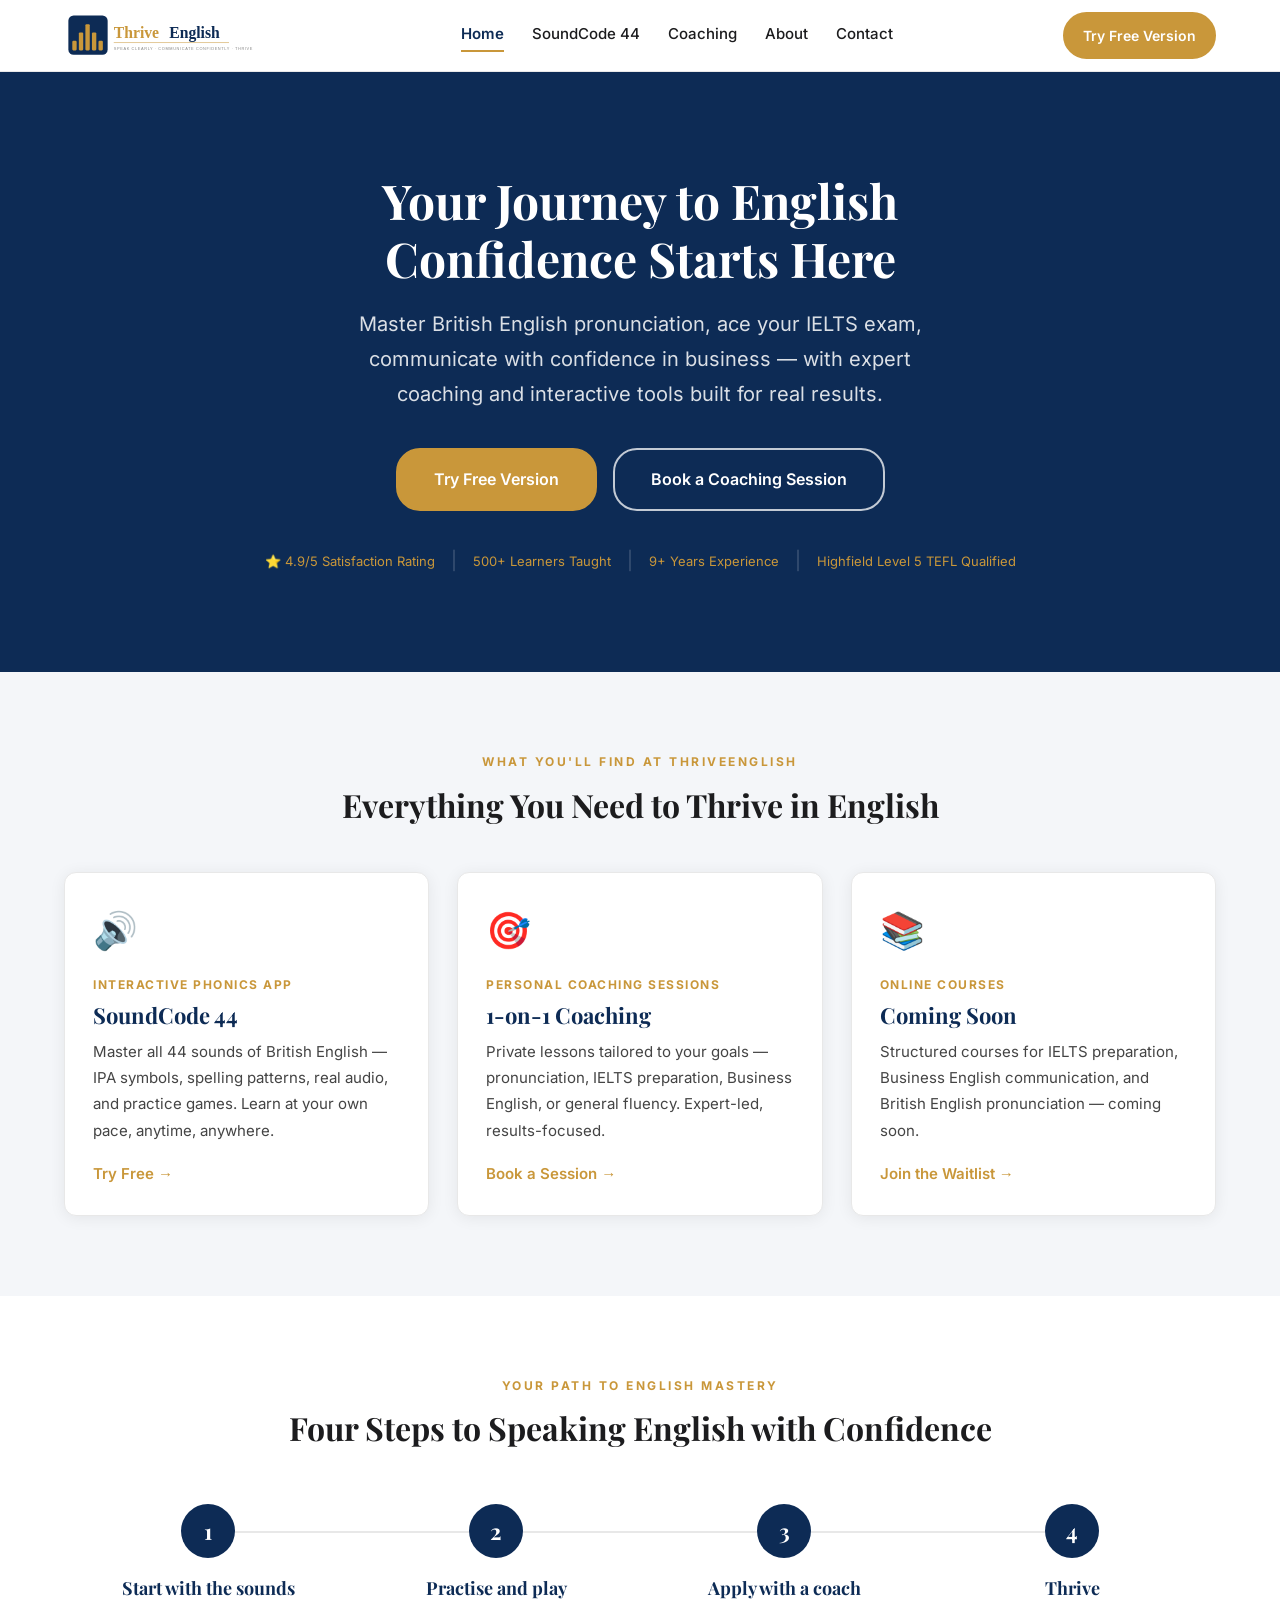
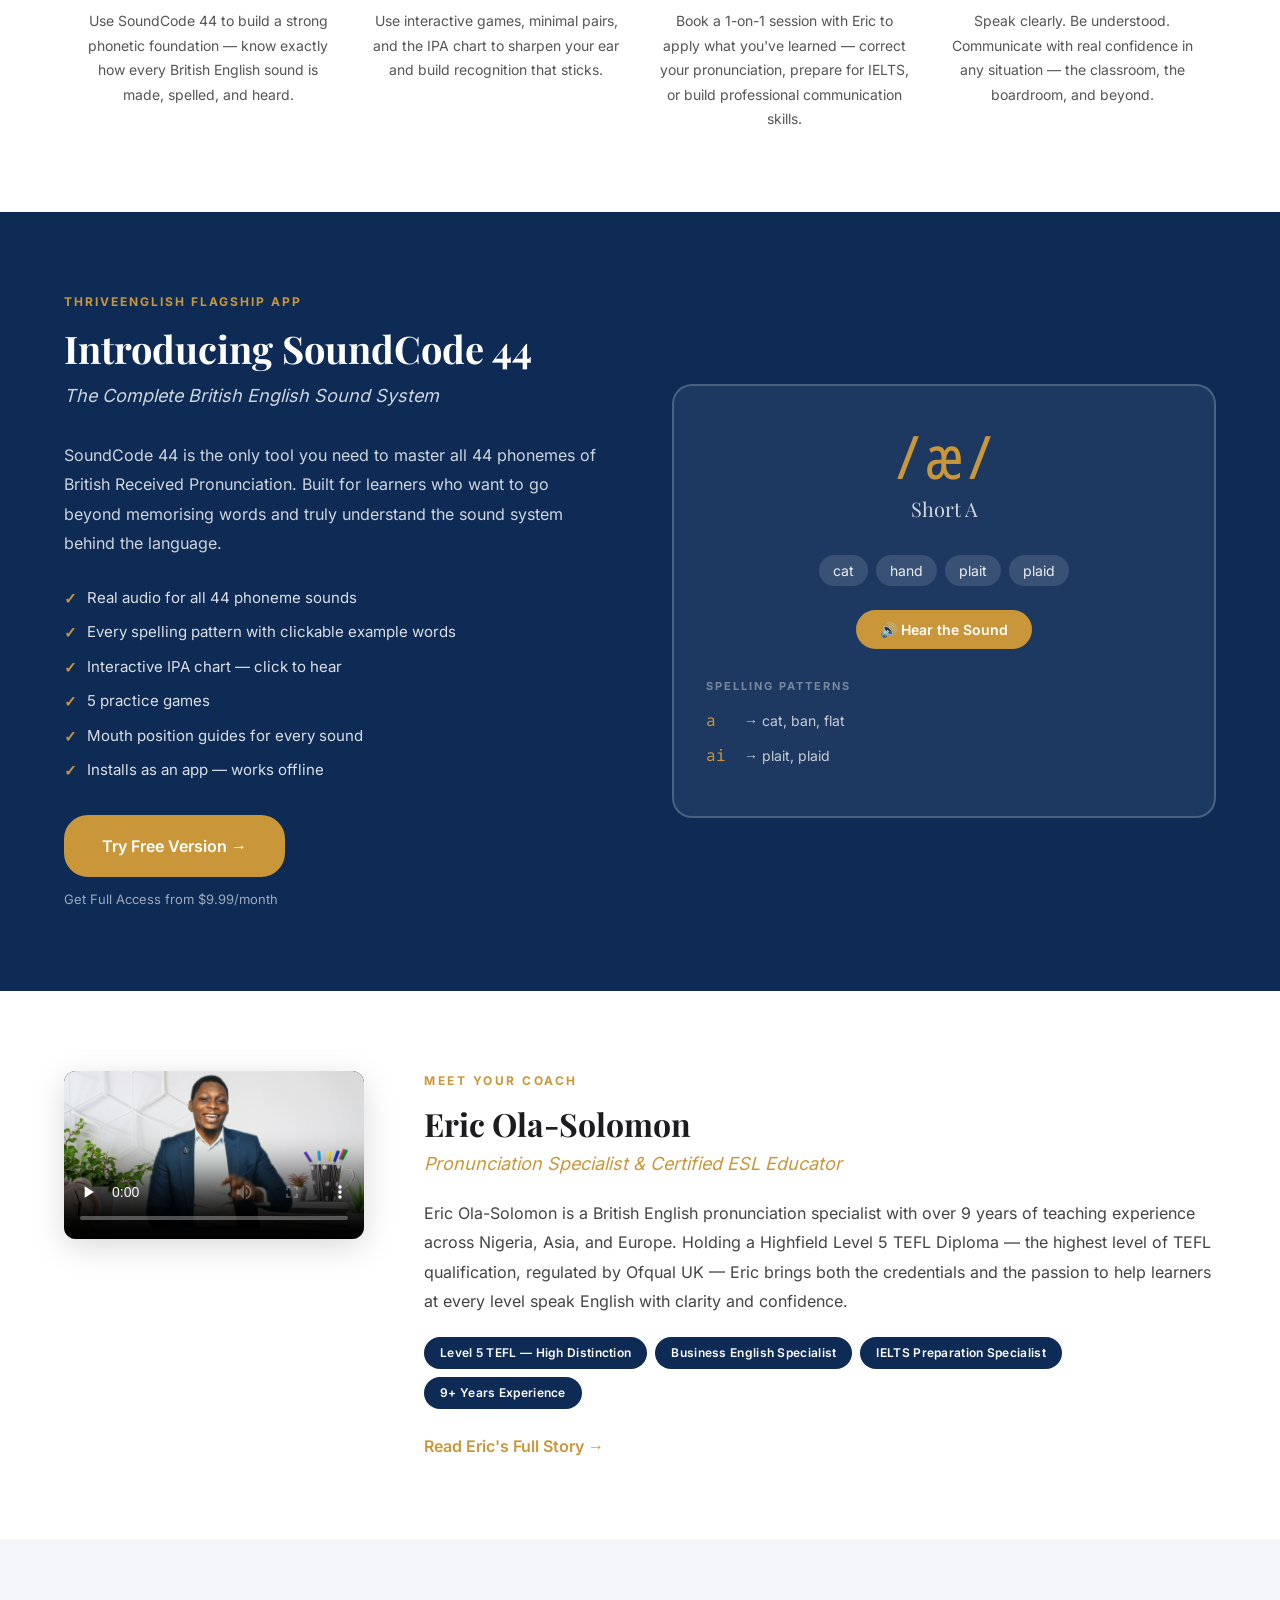
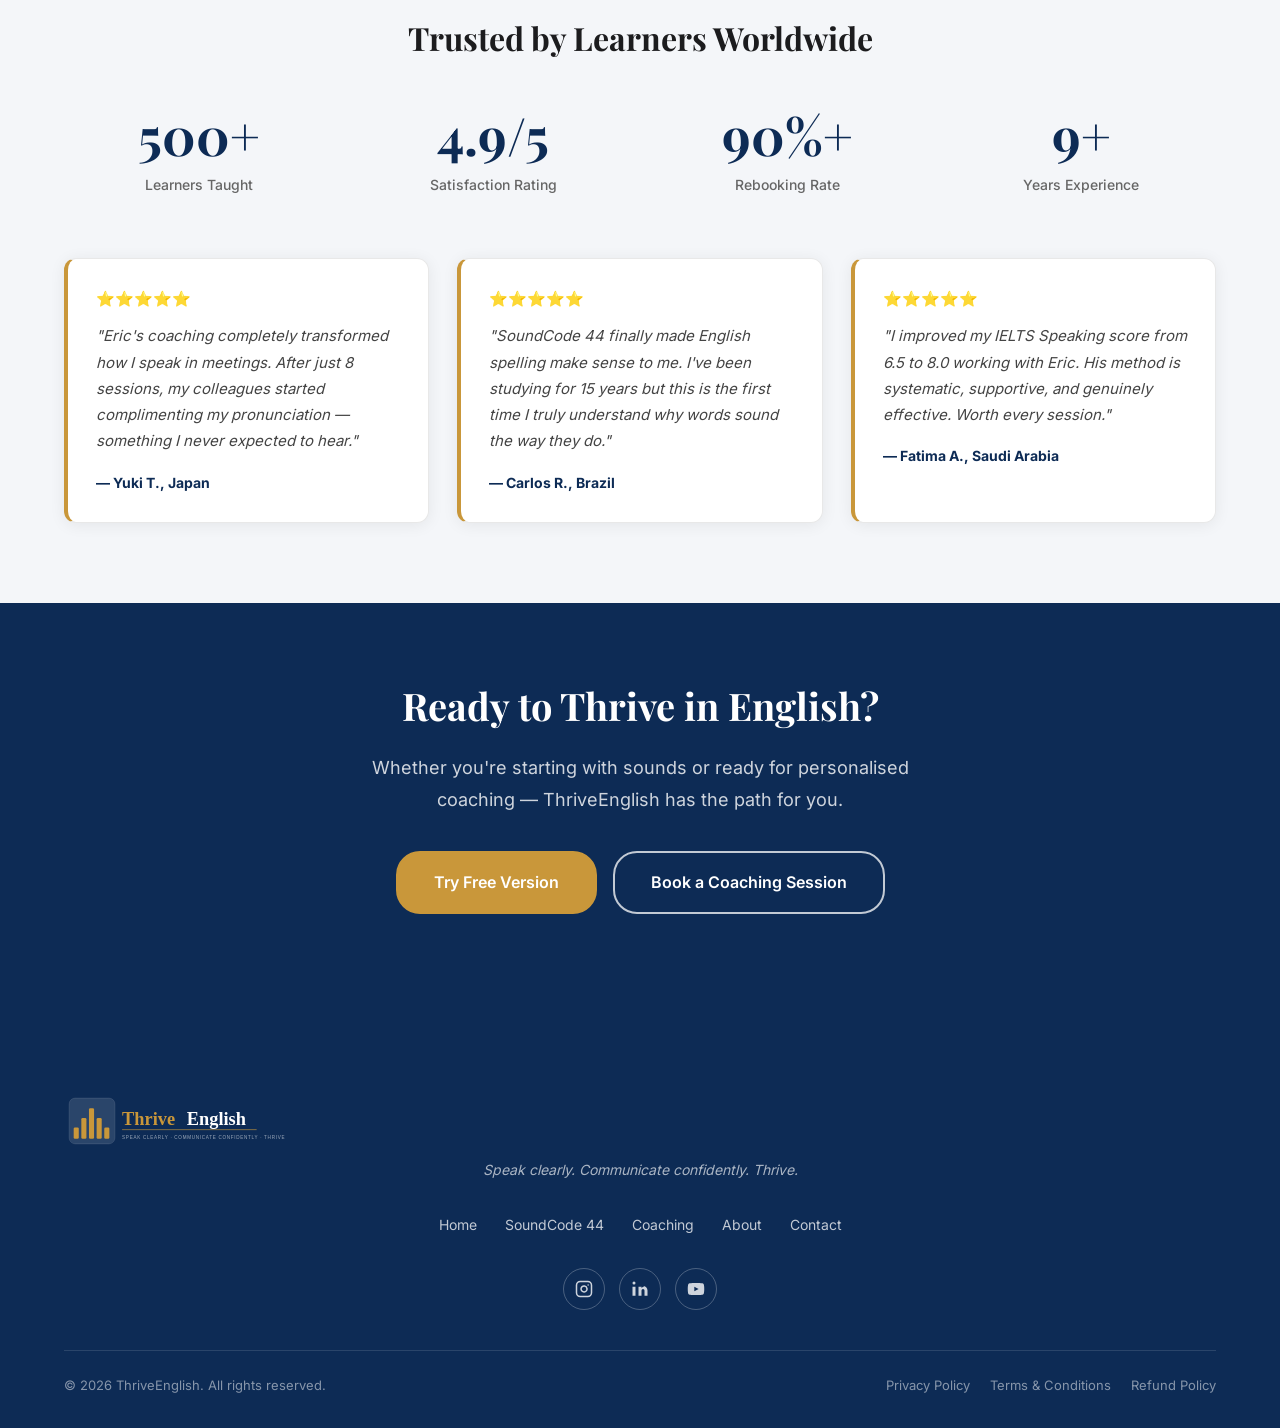
==== index.html @ 5246622d "Fix home buttons text, geo note, swipe back for plan picker modals" ====
<!DOCTYPE html>
<html lang="en">
<head>
  <meta charset="UTF-8">
  <meta name="viewport" content="width=device-width, initial-scale=1.0">
  <title>ThriveEnglish &mdash; Speak Clearly. Communicate Confidently. Thrive.</title>
  <meta name="description" content="ThriveEnglish &mdash; Master British English pronunciation, prepare for IELTS, and communicate confidently with expert coaching and SoundCode 44, the complete interactive phonics app.">
  <meta name="keywords" content="British English pronunciation, IELTS preparation, English coaching, SoundCode 44, phonics app, IPA, ESL, TEFL">
  <meta property="og:title" content="ThriveEnglish &mdash; Speak Clearly. Communicate Confidently. Thrive.">
  <meta property="og:description" content="Master British English pronunciation, prepare for IELTS, and communicate confidently with expert coaching and SoundCode 44.">
  <meta property="og:image" content="img/logo-stacked.svg">
  <link rel="icon" type="image/svg+xml" href="img/logo-icon.svg">
  <link rel="apple-touch-icon" href="img/logo-icon.svg">
  <meta property="og:type" content="website">
  <meta property="og:url" content="https://thriveenglish.com/">
  <meta name="twitter:card" content="summary_large_image">
  <meta name="twitter:title" content="ThriveEnglish &mdash; Speak Clearly. Communicate Confidently. Thrive.">
  <meta name="twitter:description" content="Master British English pronunciation with expert coaching and SoundCode 44.">
  <meta name="twitter:image" content="img/og-image.jpg">
  <link rel="canonical" href="https://thriveenglish.com/">
  <link rel="stylesheet" href="css/style.css">
  <link rel="stylesheet" href="css/pages.css">
</head>
<body>

  <!-- NAVBAR -->
  <nav class="navbar" id="navbar" role="navigation" aria-label="Main navigation">
    <div class="nav-container">
      <a href="index.html" class="nav-logo" aria-label="ThriveEnglish Home">
        <img src="img/logo-horizontal.svg" alt="ThriveEnglish" height="50">
      </a>
      <ul class="nav-links" id="navLinks" role="menubar">
        <li role="none"><a href="index.html" role="menuitem">Home</a></li>
        <li role="none"><a href="soundcode44.html" role="menuitem">SoundCode 44</a></li>
        <li role="none"><a href="coaching.html" role="menuitem">Coaching</a></li>
        <li role="none"><a href="about.html" role="menuitem">About</a></li>
        <li role="none"><a href="contact.html" role="menuitem">Contact</a></li>
        <li class="nav-mobile-cta" role="none">
          <a href="soundcode44.html" class="btn btn-primary" role="menuitem">Try Free Version</a>
        </li>
      </ul>
      <a href="soundcode44.html" class="btn btn-primary nav-cta">Try Free Version</a>
      <button class="hamburger" id="hamburger" aria-label="Open menu" aria-expanded="false" aria-controls="navLinks">
        <span></span><span></span><span></span>
      </button>
    </div>
  </nav>

  <main>

    <!-- HERO -->
    <section class="hero">
      <div class="container">
        <h1 class="fade-in">Your Journey to English Confidence Starts Here</h1>
        <p class="hero-sub fade-in fade-in-delay-1">
          Master British English pronunciation, ace your IELTS exam, communicate with confidence in business &mdash; with expert coaching and interactive tools built for real results.
        </p>
        <div class="hero-btns fade-in fade-in-delay-2">
          <a href="soundcode44.html" class="btn btn-primary btn-lg">Try Free Version</a>
          <a href="coaching.html" class="btn btn-outline-white btn-lg">Book a Coaching Session</a>
        </div>
        <div class="trust-bar fade-in fade-in-delay-3">
          <span class="trust-item">&#11088; 4.9/5 Satisfaction Rating</span>
          <span class="trust-divider">|</span>
          <span class="trust-item">500+ Learners Taught</span>
          <span class="trust-divider">|</span>
          <span class="trust-item">9+ Years Experience</span>
          <span class="trust-divider">|</span>
          <span class="trust-item">Highfield Level 5 TEFL Qualified</span>
        </div>
      </div>
    </section>

    <!-- WHAT WE OFFER -->
    <section class="section bg-light">
      <div class="container">
        <div class="text-center" style="margin-bottom: 48px;">
          <span class="section-label">What You'll Find at ThriveEnglish</span>
          <h2>Everything You Need to Thrive in English</h2>
        </div>
        <div class="grid-3">
          <div class="card offer-card fade-in">
            <span class="offer-card-icon">&#128266;</span>
            <span class="offer-card-subtitle">Interactive Phonics App</span>
            <h3>SoundCode 44</h3>
            <p>Master all 44 sounds of British English &mdash; IPA symbols, spelling patterns, real audio, and practice games. Learn at your own pace, anytime, anywhere.</p>
            <a href="soundcode44.html" class="card-link">Try Free &rarr;</a>
          </div>
          <div class="card offer-card fade-in fade-in-delay-1">
            <span class="offer-card-icon">&#127919;</span>
            <span class="offer-card-subtitle">Personal Coaching Sessions</span>
            <h3>1-on-1 Coaching</h3>
            <p>Private lessons tailored to your goals &mdash; pronunciation, IELTS preparation, Business English, or general fluency. Expert-led, results-focused.</p>
            <a href="coaching.html" class="card-link">Book a Session &rarr;</a>
          </div>
          <div class="card offer-card fade-in fade-in-delay-2">
            <span class="offer-card-icon">&#128218;</span>
            <span class="offer-card-subtitle">Online Courses</span>
            <h3>Coming Soon</h3>
            <p>Structured courses for IELTS preparation, Business English communication, and British English pronunciation &mdash; coming soon.</p>
            <a href="mailto:hello@thriveenglish.com" class="card-link">Join the Waitlist &rarr;</a>
          </div>
        </div>
      </div>
    </section>

    <!-- HOW IT WORKS -->
    <section class="section bg-white">
      <div class="container">
        <div class="text-center" style="margin-bottom: 56px;">
          <span class="section-label">Your Path to English Mastery</span>
          <h2>Four Steps to Speaking English with Confidence</h2>
        </div>
        <div class="steps-grid">
          <div class="step fade-in">
            <div class="step-number">1</div>
            <h3>Start with the sounds</h3>
            <p>Use SoundCode 44 to build a strong phonetic foundation &mdash; know exactly how every British English sound is made, spelled, and heard.</p>
          </div>
          <div class="step fade-in fade-in-delay-1">
            <div class="step-number">2</div>
            <h3>Practise and play</h3>
            <p>Use interactive games, minimal pairs, and the IPA chart to sharpen your ear and build recognition that sticks.</p>
          </div>
          <div class="step fade-in fade-in-delay-2">
            <div class="step-number">3</div>
            <h3>Apply with a coach</h3>
            <p>Book a 1-on-1 session with Eric to apply what you've learned &mdash; correct your pronunciation, prepare for IELTS, or build professional communication skills.</p>
          </div>
          <div class="step fade-in fade-in-delay-3">
            <div class="step-number">4</div>
            <h3>Thrive</h3>
            <p>Speak clearly. Be understood. Communicate with real confidence in any situation &mdash; the classroom, the boardroom, and beyond.</p>
          </div>
        </div>
      </div>
    </section>

    <!-- SOUNDCODE 44 FEATURE -->
    <section class="section sc-feature">
      <div class="container">
        <div class="sc-feature-grid">
          <!-- Left: text -->
          <div class="fade-in">
            <span class="sc-label">ThriveEnglish Flagship App</span>
            <h2>Introducing SoundCode 44</h2>
            <p class="sc-feature-sub">The Complete British English Sound System</p>
            <p>SoundCode 44 is the only tool you need to master all 44 phonemes of British Received Pronunciation. Built for learners who want to go beyond memorising words and truly understand the sound system behind the language.</p>
            <ul class="feature-checklist">
              <li>Real audio for all 44 phoneme sounds</li>
              <li>Every spelling pattern with clickable example words</li>
              <li>Interactive IPA chart &mdash; click to hear</li>
              <li>5 practice games</li>
              <li>Mouth position guides for every sound</li>
              <li>Installs as an app &mdash; works offline</li>
            </ul>
            <a href="soundcode44.html" class="btn btn-primary btn-lg">Try Free Version &rarr;</a>
            <a href="javascript:void(0)" id="home-getaccess-note" class="sc-cta-note" onclick="homeGetAccess(event)">Get Full Access from $9.99/month</a>
          </div>
          <!-- Right: phoneme mockup -->
          <div class="fade-in fade-in-delay-1">
            <div class="phoneme-mockup">
              <span class="phoneme-symbol">/&aelig;/</span>
              <p class="phoneme-name">Short A</p>
              <div class="phoneme-words">
                <span class="phoneme-word" onclick="playWord('cat')" style="cursor:pointer">cat</span>
                <span class="phoneme-word" onclick="playWord('hand')" style="cursor:pointer">hand</span>
                <span class="phoneme-word" onclick="playWord('plait')" style="cursor:pointer">plait</span>
                <span class="phoneme-word" onclick="playWord('plaid')" style="cursor:pointer">plaid</span>
              </div>
              <button class="phoneme-audio-btn" onclick="playPhoneme()">&#128266; Hear the Sound</button>
              <div class="phoneme-patterns">
                <span class="phoneme-patterns-label">Spelling Patterns</span>
                <div class="pattern-row">
                  <span class="pattern-spelling">a</span>
                  <span class="pattern-example">&rarr; cat, ban, flat</span>
                </div>
                <div class="pattern-row">
                  <span class="pattern-spelling">ai</span>
                  <span class="pattern-example">&rarr; plait, plaid</span>
                </div>
              </div>
            </div>
          </div>
        </div>
      </div>
    </section>

    <!-- ABOUT PREVIEW -->
    <section class="section bg-white">
      <div class="container">
        <div class="about-preview-grid">
          <div class="fade-in">
            <video class="eric-video"
                   controls
                   poster="img/video-thumbnail.jpg"
                   preload="none">
              <source src="img/eric-intro.mp4" type="video/mp4">
              Your browser does not support HTML5 video.
            </video>
          </div>
          <div class="fade-in fade-in-delay-1">
            <span class="section-label">Meet Your Coach</span>
            <h2 style="margin-bottom: 6px;">Eric Ola-Solomon</h2>
            <p style="font-size: 18px; color: var(--gold); font-style: italic; margin-bottom: 20px;">Pronunciation Specialist &amp; Certified ESL Educator</p>
            <p style="font-size: 16px; color: #444; line-height: 1.85;">
              Eric Ola-Solomon is a British English pronunciation specialist with over 9 years of teaching experience across Nigeria, Asia, and Europe. Holding a Highfield Level 5 TEFL Diploma &mdash; the highest level of TEFL qualification, regulated by Ofqual UK &mdash; Eric brings both the credentials and the passion to help learners at every level speak English with clarity and confidence.
            </p>
            <div class="credential-chips">
              <span class="chip">Level 5 TEFL &mdash; High Distinction</span>
              <span class="chip">Business English Specialist</span>
              <span class="chip">IELTS Preparation Specialist</span>
              <span class="chip">9+ Years Experience</span>
            </div>
            <a href="about.html" class="card-link" style="font-size: 16px;">Read Eric's Full Story &rarr;</a>
          </div>
        </div>
      </div>
    </section>

    <!-- SOCIAL PROOF -->
    <section class="section bg-light">
      <div class="container">
        <div class="text-center" style="margin-bottom: 52px;">
          <h2>Trusted by Learners Worldwide</h2>
        </div>
        <div class="stats-grid">
          <div class="fade-in text-center">
            <span class="stat-number">500+</span>
            <span class="stat-label">Learners Taught</span>
          </div>
          <div class="fade-in fade-in-delay-1 text-center">
            <span class="stat-number">4.9/5</span>
            <span class="stat-label">Satisfaction Rating</span>
          </div>
          <div class="fade-in fade-in-delay-2 text-center">
            <span class="stat-number">90%+</span>
            <span class="stat-label">Rebooking Rate</span>
          </div>
          <div class="fade-in fade-in-delay-3 text-center">
            <span class="stat-number">9+</span>
            <span class="stat-label">Years Experience</span>
          </div>
        </div>
        <div class="grid-3">
          <div class="card testimonial-card fade-in">
            <div class="testimonial-stars">&#11088;&#11088;&#11088;&#11088;&#11088;</div>
            <p class="testimonial-quote">"Eric's coaching completely transformed how I speak in meetings. After just 8 sessions, my colleagues started complimenting my pronunciation &mdash; something I never expected to hear."</p>
            <p class="testimonial-author">&mdash; Yuki T., Japan</p>
          </div>
          <div class="card testimonial-card fade-in fade-in-delay-1">
            <div class="testimonial-stars">&#11088;&#11088;&#11088;&#11088;&#11088;</div>
            <p class="testimonial-quote">"SoundCode 44 finally made English spelling make sense to me. I've been studying for 15 years but this is the first time I truly understand why words sound the way they do."</p>
            <p class="testimonial-author">&mdash; Carlos R., Brazil</p>
          </div>
          <div class="card testimonial-card fade-in fade-in-delay-2">
            <div class="testimonial-stars">&#11088;&#11088;&#11088;&#11088;&#11088;</div>
            <p class="testimonial-quote">"I improved my IELTS Speaking score from 6.5 to 8.0 working with Eric. His method is systematic, supportive, and genuinely effective. Worth every session."</p>
            <p class="testimonial-author">&mdash; Fatima A., Saudi Arabia</p>
          </div>
        </div>
      </div>
    </section>

    <!-- FINAL CTA -->
    <section class="section bg-navy text-center cta-section">
      <div class="container">
        <h2 class="fade-in" style="color: var(--white); font-size: 38px;">Ready to Thrive in English?</h2>
        <p class="fade-in fade-in-delay-1" style="color: rgba(255,255,255,0.8); font-size: 18px; max-width: 540px; margin: 0 auto 36px; line-height: 1.75;">
          Whether you're starting with sounds or ready for personalised coaching &mdash; ThriveEnglish has the path for you.
        </p>
        <div class="hero-btns fade-in fade-in-delay-2">
          <a href="soundcode44.html" class="btn btn-primary btn-lg">Try Free Version</a>
          <a href="coaching.html" class="btn btn-outline-white btn-lg">Book a Coaching Session</a>
        </div>
      </div>
    </section>

  </main>

  <!-- FOOTER -->
  <footer class="footer">
    <div class="footer-inner">
      <div class="footer-brand">
        <a href="index.html" class="footer-logo" aria-label="ThriveEnglish Home">
          <img src="img/logo-horizontal-reversed.svg" alt="ThriveEnglish" height="60">
        </a>
        <p class="footer-tagline">Speak clearly. Communicate confidently. Thrive.</p>
      </div>
      <nav class="footer-links-row" aria-label="Footer navigation">
        <a href="index.html">Home</a>
        <a href="soundcode44.html">SoundCode 44</a>
        <a href="coaching.html">Coaching</a>
        <a href="about.html">About</a>
        <a href="contact.html">Contact</a>
      </nav>
      <div class="footer-social">
        <a href="https://instagram.com/thriveenglish_" aria-label="Instagram">
          <svg width="18" height="18" viewBox="0 0 24 24" fill="none" stroke="currentColor" stroke-width="2" stroke-linecap="round" stroke-linejoin="round"><rect x="2" y="2" width="20" height="20" rx="5"/><path d="M16 11.37A4 4 0 1 1 12.63 8 4 4 0 0 1 16 11.37z"/><line x1="17.5" y1="6.5" x2="17.51" y2="6.5"/></svg>
        </a>
        <a href="#" aria-label="LinkedIn">
          <svg width="18" height="18" viewBox="0 0 24 24" fill="currentColor"><path d="M16 8a6 6 0 0 1 6 6v7h-4v-7a2 2 0 0 0-4 0v7h-4V9h4v1.5a5.4 5.4 0 0 1 4-1.5z"/><rect x="2" y="9" width="4" height="12"/><circle cx="4" cy="4" r="2"/></svg>
        </a>
        <a href="#" aria-label="YouTube">
          <svg width="18" height="18" viewBox="0 0 24 24" fill="currentColor"><path d="M22.54 6.42a2.78 2.78 0 0 0-1.95-1.96C18.88 4 12 4 12 4s-6.88 0-8.59.46a2.78 2.78 0 0 0-1.95 1.96A29 29 0 0 0 1 12a29 29 0 0 0 .46 5.58A2.78 2.78 0 0 0 3.41 19.6C5.12 20 12 20 12 20s6.88 0 8.59-.46a2.78 2.78 0 0 0 1.95-1.95A29 29 0 0 0 23 12a29 29 0 0 0-.46-5.58z"/><polygon points="9.75 15.02 15.5 12 9.75 8.98 9.75 15.02" fill="#0d2b55"/></svg>
        </a>
      </div>
      <hr class="footer-divider">
      <div class="footer-bottom">
        <p>&copy; 2026 ThriveEnglish. All rights reserved.</p>
        <div class="footer-legal">
          <a href="privacy-policy.html">Privacy Policy</a>
          <a href="terms.html">Terms &amp; Conditions</a>
          <a href="refund-policy.html">Refund Policy</a>
        </div>
      </div>
    </div>
  </footer>

  <script src="js/main.js"></script>
<script>
function playPhoneme() {
  var audio = new Audio("audio/vowel_short_a.mp3");
  audio.play();
}
function playWord(word) {
  var audio = new Audio("audio/word_" + word + ".mp3");
  audio.play();
}
</script>
</body>
</html>
---- css/style.css ----
/* ═══════════════════════════════════════════
   ThriveEnglish — style.css (Global Styles)
   ═══════════════════════════════════════════ */

/* ─── Local Fonts (@font-face) ─── */
@font-face {
  font-family: 'Playfair Display';
  src: url('../fonts/PlayfairDisplay-Regular.woff2') format('woff2');
  font-weight: 400;
  font-style: normal;
  font-display: swap;
}
@font-face {
  font-family: 'Playfair Display';
  src: url('../fonts/PlayfairDisplay-Italic.woff2') format('woff2');
  font-weight: 400;
  font-style: italic;
  font-display: swap;
}
@font-face {
  font-family: 'Playfair Display';
  src: url('../fonts/PlayfairDisplay-Bold.woff2') format('woff2');
  font-weight: 700;
  font-style: normal;
  font-display: swap;
}
@font-face {
  font-family: 'Playfair Display';
  src: url('../fonts/PlayfairDisplay-Black.woff2') format('woff2');
  font-weight: 900;
  font-style: normal;
  font-display: swap;
}

@font-face {
  font-family: 'Inter';
  src: url('../fonts/Inter-Light.woff2') format('woff2');
  font-weight: 300;
  font-style: normal;
  font-display: swap;
}
@font-face {
  font-family: 'Inter';
  src: url('../fonts/Inter-Regular.woff2') format('woff2');
  font-weight: 400;
  font-style: normal;
  font-display: swap;
}
@font-face {
  font-family: 'Inter';
  src: url('../fonts/Inter-Medium.woff2') format('woff2');
  font-weight: 500;
  font-style: normal;
  font-display: swap;
}
@font-face {
  font-family: 'Inter';
  src: url('../fonts/Inter-SemiBold.woff2') format('woff2');
  font-weight: 600;
  font-style: normal;
  font-display: swap;
}
@font-face {
  font-family: 'Inter';
  src: url('../fonts/Inter-Bold.woff2') format('woff2');
  font-weight: 700;
  font-style: normal;
  font-display: swap;
}

@font-face {
  font-family: 'Noto Sans Mono';
  src: url('../fonts/NotoSansMono-Regular.woff2') format('woff2');
  font-weight: 400;
  font-style: normal;
  font-display: swap;
}
@font-face {
  font-family: 'Noto Sans Mono';
  src: url('../fonts/NotoSansMono-SemiBold.woff2') format('woff2');
  font-weight: 600;
  font-style: normal;
  font-display: swap;
}

/* ─── Reset ─── */
*, *::before, *::after {
  box-sizing: border-box;
  margin: 0;
  padding: 0;
}

/* ─── CSS Variables ─── */
:root {
  --navy:       #0d2b55;
  --gold:       #c9973a;
  --gold-dark:  #b8851e;
  --teal:       #1a7a6e;
  --bg:         #fdf9f3;
  --white:      #ffffff;
  --text:       #1c1c1e;
  --light-grey: #f4f6f9;
  --border:     #e8e8e8;

  --font-heading: 'Playfair Display', Georgia, 'Times New Roman', serif;
  --font-body:    'Inter', -apple-system, BlinkMacSystemFont, 'Segoe UI', sans-serif;
  --font-mono:    'Noto Sans Mono', 'Courier New', monospace;

  --nav-height:       72px;
  --max-width:        1200px;
  --radius-btn:       24px;
  --radius-card:      12px;
  --shadow-card:      0 2px 16px rgba(0,0,0,0.07);
  --shadow-card-hover:0 8px 32px rgba(0,0,0,0.13);
  --transition:       0.2s ease;
}

/* ─── Base ─── */
html { scroll-behavior: smooth; font-size: 16px; }

body {
  font-family: 'Inter', -apple-system, BlinkMacSystemFont, 'Segoe UI', sans-serif;
  color: var(--text);
  background-color: var(--bg);
  line-height: 1.65;
  -webkit-font-smoothing: antialiased;
  overflow-x: hidden;
}

body.no-scroll { overflow: hidden; }

img { max-width: 100%; height: auto; display: block; }

a { color: inherit; text-decoration: none; transition: color var(--transition); }

ul, ol { list-style: none; }

button { font-family: var(--font-body); }

p { margin-bottom: 1em; }
p:last-child { margin-bottom: 0; }

/* ─── Typography ─── */
h1, h2, h3, h4, h5 {
  font-family: 'Playfair Display', Georgia, 'Times New Roman', serif;
  line-height: 1.2;
  font-weight: 700;
}

code, .ipa, .phoneme-symbol, .pattern-spelling {
  font-family: 'Noto Sans Mono', 'Courier New', monospace;
}

h1 { font-size: 48px; }
h2 { font-size: 32px; margin-bottom: 24px; }
h3 { font-size: 22px; margin-bottom: 12px; }

/* ─── Layout ─── */
.container {
  max-width: var(--max-width);
  margin: 0 auto;
  padding: 0 24px;
}

.section    { padding: 80px 0; }
.section-sm { padding: 60px 0; }

.text-center { text-align: center; }

.section-label {
  display: block;
  font-family: var(--font-body);
  font-size: 12px;
  font-weight: 700;
  letter-spacing: 2.5px;
  text-transform: uppercase;
  color: var(--gold);
  margin-bottom: 14px;
}

/* ─── Grid Utilities ─── */
.grid-2 { display: grid; grid-template-columns: 1fr 1fr; gap: 28px; }
.grid-3 { display: grid; grid-template-columns: repeat(3, 1fr); gap: 28px; }
.grid-4 { display: grid; grid-template-columns: repeat(4, 1fr); gap: 24px; }

/* ─── Background Utilities ─── */
.bg-navy  { background-color: var(--navy); }
.bg-white { background-color: var(--white); }
.bg-light { background-color: var(--light-grey); }
.bg-cream { background-color: var(--bg); }

/* ═══════════════════════════════════
   NAVBAR
   ═══════════════════════════════════ */
.navbar {
  position: fixed;
  top: 0; left: 0; right: 0;
  z-index: 1000;
  height: var(--nav-height);
  background: var(--white);
  border-bottom: 1px solid var(--border);
  transition: box-shadow 0.3s ease, border-color 0.3s ease;
}

.navbar.scrolled {
  box-shadow: 0 2px 24px rgba(0,0,0,0.10);
  border-bottom-color: transparent;
}

.nav-container {
  max-width: var(--max-width);
  margin: 0 auto;
  padding: 0 24px;
  height: 100%;
  display: flex;
  align-items: center;
  justify-content: space-between;
  gap: 24px;
}

.nav-logo {
  flex-shrink: 0;
  line-height: 1;
  display: flex;
  align-items: center;
  /* fallback text styles if SVG fails to load */
  font-family: var(--font-heading);
  font-size: 22px;
  font-weight: 700;
  color: var(--navy);
}

.nav-logo img {
  display: block;
  height: 48px;
  width: auto;
}

.nav-links {
  display: flex;
  align-items: center;
  gap: 28px;
  flex: 1;
  justify-content: center;
}

.nav-links li { display: flex; }

.nav-links a {
  font-size: 15px;
  font-weight: 500;
  color: var(--text);
  padding-bottom: 3px;
  position: relative;
  white-space: nowrap;
}

.nav-links a::after {
  content: '';
  position: absolute;
  bottom: -3px; left: 0;
  width: 0; height: 2px;
  background: var(--gold);
  transition: width var(--transition);
}

.nav-links a:hover { color: var(--navy); }
.nav-links a:hover::after,
.nav-links a.active::after { width: 100%; }

.nav-links a.active {
  color: var(--navy);
  font-weight: 600;
}

/* Mobile CTA inside nav overlay — hidden on desktop */
.nav-links .nav-mobile-cta { display: none; }

.nav-cta {
  flex-shrink: 0;
  font-size: 14px !important;
  padding: 10px 18px !important;
}

/* ─── Hamburger ─── */
.hamburger {
  display: none;
  flex-direction: column;
  justify-content: space-between;
  width: 28px;
  height: 20px;
  background: none;
  border: none;
  cursor: pointer;
  padding: 0;
  flex-shrink: 0;
  z-index: 1001;
}

.hamburger span {
  display: block;
  height: 2px;
  width: 100%;
  background: var(--navy);
  border-radius: 2px;
  transition: transform 0.3s ease, opacity 0.3s ease, background 0.3s ease;
  transform-origin: center;
}

.hamburger.open span:nth-child(1) {
  transform: translateY(9px) rotate(45deg);
  background: var(--white);
}
.hamburger.open span:nth-child(2) { opacity: 0; }
.hamburger.open span:nth-child(3) {
  transform: translateY(-9px) rotate(-45deg);
  background: var(--white);
}

/* ═══════════════════════════════════
   BUTTONS
   ═══════════════════════════════════ */
.btn {
  display: inline-flex;
  align-items: center;
  justify-content: center;
  gap: 8px;
  padding: 12px 28px;
  border-radius: var(--radius-btn);
  font-family: var(--font-body);
  font-size: 15px;
  font-weight: 600;
  cursor: pointer;
  border: 2px solid transparent;
  text-decoration: none;
  white-space: nowrap;
  min-height: 44px;
  transition: background-color var(--transition), border-color var(--transition),
              color var(--transition), transform var(--transition), box-shadow var(--transition);
}

.btn-primary {
  background: var(--gold);
  color: var(--white);
  border-color: var(--gold);
}
.btn-primary:hover {
  background: var(--gold-dark);
  border-color: var(--gold-dark);
  transform: translateY(-1px);
  box-shadow: 0 4px 14px rgba(201,151,58,0.4);
}

.btn-secondary {
  background: transparent;
  color: var(--navy);
  border-color: var(--navy);
}
.btn-secondary:hover {
  background: var(--navy);
  color: var(--white);
  transform: translateY(-1px);
}

.btn-outline-white {
  background: transparent;
  color: var(--white);
  border-color: rgba(255,255,255,0.75);
}
.btn-outline-white:hover {
  background: var(--white);
  color: var(--navy);
  border-color: var(--white);
  transform: translateY(-1px);
}

.btn-lg { padding: 16px 36px; font-size: 16px; }
.btn-full { width: 100%; display: flex; }

/* ═══════════════════════════════════
   CARDS
   ═══════════════════════════════════ */
.card {
  background: var(--white);
  border-radius: var(--radius-card);
  border: 1px solid var(--border);
  box-shadow: var(--shadow-card);
  padding: 28px;
  transition: transform var(--transition), box-shadow var(--transition);
}

.card:hover {
  transform: translateY(-3px);
  box-shadow: var(--shadow-card-hover);
}

/* ═══════════════════════════════════
   FOOTER
   ═══════════════════════════════════ */
.footer {
  background: var(--navy);
  color: var(--white);
  padding: 60px 0 32px;
  text-align: center;
}

.footer-inner {
  max-width: var(--max-width);
  margin: 0 auto;
  padding: 0 24px;
}

.footer-brand { margin-bottom: 32px; }

.footer-logo {
  display: block;
  margin-bottom: 8px;
  /* fallback text styles if SVG fails to load */
  font-family: var(--font-heading);
  font-size: 26px;
  font-weight: 700;
  color: var(--white);
}

.footer-logo img {
  display: block;
  height: 56px;
  width: auto;
}

.footer-tagline {
  font-size: 14px;
  color: rgba(255,255,255,0.65);
  font-style: italic;
  margin: 0;
}

.footer-links-row {
  display: flex;
  flex-wrap: wrap;
  justify-content: center;
  gap: 10px 28px;
  margin-bottom: 32px;
}

.footer-links-row a {
  font-size: 14px;
  color: rgba(255,255,255,0.75);
}
.footer-links-row a:hover { color: var(--gold); }

.footer-social {
  display: flex;
  justify-content: center;
  gap: 14px;
  margin-bottom: 40px;
}

.footer-social a {
  width: 42px;
  height: 42px;
  border-radius: 50%;
  border: 1px solid rgba(255,255,255,0.25);
  display: flex;
  align-items: center;
  justify-content: center;
  color: rgba(255,255,255,0.8);
  transition: all var(--transition);
}

.footer-social a:hover {
  border-color: var(--gold);
  color: var(--gold);
}

.footer-social svg { display: block; }

.footer-divider {
  border: none;
  border-top: 1px solid rgba(255,255,255,0.12);
  margin-bottom: 24px;
}

.footer-bottom {
  display: flex;
  flex-wrap: wrap;
  justify-content: space-between;
  align-items: center;
  gap: 12px;
  text-align: left;
}

.footer-bottom p {
  font-size: 13px;
  color: rgba(255,255,255,0.5);
  margin: 0;
}

.footer-legal { display: flex; gap: 20px; flex-wrap: wrap; }

.footer-legal a {
  font-size: 13px;
  color: rgba(255,255,255,0.5);
}
.footer-legal a:hover { color: var(--gold); }

/* ═══════════════════════════════════
   FADE-IN ANIMATIONS
   ═══════════════════════════════════ */
.fade-in {
  opacity: 0;
  transform: translateY(24px);
  transition: opacity 0.6s ease, transform 0.6s ease;
}
.fade-in.visible { opacity: 1; transform: translateY(0); }

.fade-in-delay-1 { transition-delay: 0.1s; }
.fade-in-delay-2 { transition-delay: 0.2s; }
.fade-in-delay-3 { transition-delay: 0.3s; }
.fade-in-delay-4 { transition-delay: 0.4s; }

/* ═══════════════════════════════════
   RESPONSIVE — GLOBAL
   ═══════════════════════════════════ */
@media (max-width: 1199px) {
  .nav-links { gap: 20px; }
  h1 { font-size: 40px; }
}

@media (max-width: 767px) {
  h1 { font-size: 32px; }
  h2 { font-size: 24px; }
  h3 { font-size: 20px; }

  /* Show hamburger, hide desktop nav */
  .hamburger { display: flex; }
  .nav-cta   { display: none; }

  /* Mobile full-screen nav overlay */
  .nav-links {
    position: fixed;
    top: 0; left: 0; right: 0; bottom: 0;
    background: var(--navy);
    z-index: 999;
    flex-direction: column;
    align-items: center;
    justify-content: center;
    gap: 4px;
    padding: 80px 24px 48px;
    opacity: 0;
    visibility: hidden;
    transition: opacity 0.3s ease, visibility 0.3s ease;
  }
  .nav-links.open { opacity: 1; visibility: visible; }

  .nav-links li { width: 100%; justify-content: center; }

  .nav-links a {
    font-size: 26px;
    color: var(--white);
    font-family: var(--font-heading);
    padding: 10px 0;
    display: block;
    text-align: center;
  }
  .nav-links a::after  { display: none; }
  .nav-links a:hover,
  .nav-links a.active  { color: var(--gold); }

  .nav-links .nav-mobile-cta {
    display: flex;
    justify-content: center;
    margin-top: 20px;
  }
  .nav-links .nav-mobile-cta a { font-size: 15px !important; }

  /* Grids */
  .grid-2 { grid-template-columns: 1fr; }
  .grid-3 { grid-template-columns: 1fr; }
  .grid-4 { grid-template-columns: 1fr 1fr; }

  .section    { padding: 60px 0; }
  .section-sm { padding: 40px 0; }

  /* Footer */
  .footer-bottom { flex-direction: column; align-items: center; text-align: center; }
  .footer-legal  { justify-content: center; }
}
---- css/pages.css ----
/* ═══════════════════════════════════════════
   ThriveEnglish — pages.css (Page-specific)
   ═══════════════════════════════════════════ */

/* ─── Offset for fixed nav ─── */
main { padding-top: var(--nav-height); }

/* ═══════════════════════════════════
   HERO SECTIONS
   ═══════════════════════════════════ */
.hero {
  background: var(--navy);
  color: var(--white);
  text-align: center;
  padding: 100px 20px;
}

.hero h1 {
  color: var(--white);
  margin-bottom: 20px;
  max-width: 720px;
  margin-left: auto;
  margin-right: auto;
}

.hero-sub {
  font-size: 20px;
  color: rgba(255,255,255,0.85);
  max-width: 620px;
  margin: 0 auto 36px;
  line-height: 1.75;
}

.hero-btns {
  display: flex;
  gap: 16px;
  justify-content: center;
  flex-wrap: wrap;
  margin-bottom: 40px;
}

/* Trust bar */
.trust-bar {
  display: flex;
  flex-wrap: wrap;
  justify-content: center;
  align-items: center;
  gap: 6px 0;
  font-size: 13px;
  color: var(--gold);
}

.trust-item { display: flex; align-items: center; gap: 4px; padding: 0 16px; }

.trust-divider {
  color: rgba(255,255,255,0.2);
  font-size: 18px;
  line-height: 1;
}

/* ═══════════════════════════════════
   HOME PAGE
   ═══════════════════════════════════ */

/* — What We Offer — */
.offer-card-icon { font-size: 36px; margin-bottom: 14px; display: block; }

.offer-card-subtitle {
  font-size: 12px;
  font-weight: 700;
  letter-spacing: 1.5px;
  text-transform: uppercase;
  color: var(--gold);
  margin-bottom: 8px;
  display: block;
}

.offer-card h3 { font-size: 22px; color: var(--navy); margin-bottom: 10px; }

.offer-card p { font-size: 15px; color: #444; line-height: 1.75; margin-bottom: 16px; }

.card-link {
  color: var(--gold);
  font-weight: 600;
  font-size: 15px;
  transition: color var(--transition);
  display: inline-flex;
  align-items: center;
  gap: 4px;
}
.card-link:hover { color: var(--gold-dark); }

/* — How It Works — */
.steps-grid {
  display: grid;
  grid-template-columns: repeat(4, 1fr);
  gap: 0;
  position: relative;
}

.steps-grid::before {
  content: '';
  position: absolute;
  top: 27px;
  left: calc(12.5% + 24px);
  right: calc(12.5% + 24px);
  height: 2px;
  background: var(--border);
  z-index: 0;
}

.step {
  text-align: center;
  padding: 0 16px;
  position: relative;
  z-index: 1;
}

.step-number {
  width: 54px;
  height: 54px;
  border-radius: 50%;
  background: var(--navy);
  color: var(--white);
  font-family: var(--font-heading);
  font-size: 22px;
  font-weight: 700;
  display: flex;
  align-items: center;
  justify-content: center;
  margin: 0 auto 20px;
}

.step h3 { font-size: 18px; color: var(--navy); margin-bottom: 10px; }
.step p  { font-size: 14px; color: #555; line-height: 1.75; }

/* — SoundCode 44 Feature Block (navy bg) — */
.sc-feature { background: var(--navy); }

.sc-feature-grid {
  display: grid;
  grid-template-columns: 1fr 1fr;
  gap: 64px;
  align-items: center;
}

.sc-label {
  font-size: 12px;
  font-weight: 700;
  letter-spacing: 2px;
  text-transform: uppercase;
  color: var(--gold);
  margin-bottom: 14px;
  display: block;
}

.sc-feature h2 { color: var(--white); font-size: 38px; margin-bottom: 8px; }

.sc-feature-sub {
  font-size: 18px;
  color: rgba(255,255,255,0.75);
  margin-bottom: 20px;
  font-style: italic;
}

.sc-feature p {
  color: rgba(255,255,255,0.8);
  line-height: 1.85;
  margin-bottom: 28px;
}

.feature-checklist { margin-bottom: 32px; }

.feature-checklist li {
  display: flex;
  align-items: flex-start;
  gap: 10px;
  color: rgba(255,255,255,0.85);
  font-size: 15px;
  margin-bottom: 11px;
  line-height: 1.5;
}

.feature-checklist li::before {
  content: '✓';
  color: var(--gold);
  font-weight: 700;
  flex-shrink: 0;
  margin-top: 1px;
}

.sc-cta-note {
  display: block;
  margin-top: 12px;
  font-size: 13px;
  color: rgba(255,255,255,0.6);
}

/* — Phoneme Mockup Card — */
.phoneme-mockup {
  background: rgba(255,255,255,0.07);
  border: 2px solid rgba(255,255,255,0.2);
  border-radius: 20px;
  padding: 40px 32px;
  text-align: center;
}

.phoneme-symbol {
  font-family: var(--font-mono);
  font-size: 60px;
  color: var(--gold);
  display: block;
  margin-bottom: 4px;
  line-height: 1;
}

.phoneme-name {
  font-family: var(--font-heading);
  font-size: 20px;
  color: rgba(255,255,255,0.9);
  margin-bottom: 20px;
}

.phoneme-words {
  display: flex;
  flex-wrap: wrap;
  justify-content: center;
  gap: 8px;
  margin-bottom: 24px;
}

.phoneme-word {
  background: rgba(255,255,255,0.12);
  color: rgba(255,255,255,0.9);
  padding: 4px 14px;
  border-radius: 20px;
  font-size: 14px;
}

.phoneme-audio-btn {
  background: var(--gold);
  color: var(--white);
  border: none;
  padding: 11px 24px;
  border-radius: var(--radius-btn);
  font-size: 14px;
  font-weight: 600;
  cursor: pointer;
  margin-bottom: 28px;
  display: inline-flex;
  align-items: center;
  gap: 6px;
  transition: background var(--transition);
  font-family: var(--font-body);
}
.phoneme-audio-btn:hover { background: var(--gold-dark); }

.phoneme-patterns { text-align: left; }

.phoneme-patterns-label {
  font-size: 11px;
  font-weight: 700;
  letter-spacing: 2px;
  text-transform: uppercase;
  color: rgba(255,255,255,0.4);
  margin-bottom: 12px;
  display: block;
}

.pattern-row {
  display: flex;
  align-items: center;
  gap: 10px;
  margin-bottom: 8px;
}

.pattern-spelling {
  font-family: var(--font-mono);
  font-size: 16px;
  color: var(--gold);
  min-width: 28px;
}

.pattern-example { color: rgba(255,255,255,0.75); font-size: 14px; }

/* — About Preview — */
.about-preview-grid {
  display: grid;
  grid-template-columns: 300px 1fr;
  gap: 60px;
  align-items: start;
}

.photo-placeholder {
  background: var(--light-grey);
  border-radius: 12px;
  width: 100%;
  aspect-ratio: 300 / 350;
  display: flex;
  align-items: center;
  justify-content: center;
  color: #aaa;
  font-size: 14px;
  border: 2px dashed var(--border);
  flex-shrink: 0;
}

.credential-chips {
  display: flex;
  flex-wrap: wrap;
  gap: 8px;
  margin: 20px 0 24px;
}

.chip {
  background: var(--navy);
  color: var(--white);
  padding: 6px 16px;
  border-radius: 20px;
  font-size: 12px;
  font-weight: 600;
  letter-spacing: 0.3px;
}

/* — Social Proof / Stats — */
.stats-grid {
  display: grid;
  grid-template-columns: repeat(4, 1fr);
  gap: 24px;
  text-align: center;
  margin-bottom: 60px;
}

.stat-number {
  font-family: var(--font-heading);
  font-size: 52px;
  color: var(--navy);
  font-weight: 700;
  display: block;
  line-height: 1;
  margin-bottom: 10px;
}

.stat-label {
  font-size: 14px;
  color: #666;
  font-weight: 500;
  line-height: 1.4;
}

/* Testimonials */
.testimonial-card { border-left: 4px solid var(--gold); }

.testimonial-stars { font-size: 15px; color: var(--gold); margin-bottom: 12px; }

.testimonial-quote {
  font-style: italic;
  font-size: 15px;
  color: #444;
  line-height: 1.75;
  margin-bottom: 16px;
}

.testimonial-author { font-size: 14px; font-weight: 700; color: var(--navy); }

/* ═══════════════════════════════════
   SOUNDCODE 44 PAGE
   ═══════════════════════════════════ */

/* Problem section */
.problem-text {
  max-width: 720px;
  margin: 0 auto;
  text-align: center;
}

.problem-text p { font-size: 18px; line-height: 1.85; color: #333; }

/* Feature cards 3×2 */
.feature-card-icon { font-size: 34px; margin-bottom: 14px; display: block; }

.feature-card h3 { font-size: 18px; color: var(--navy); margin-bottom: 10px; }

.feature-card p { font-size: 14px; color: #555; line-height: 1.75; }

/* Pricing */
.pricing-scroll-wrapper {
  overflow-x: auto;
  -webkit-overflow-scrolling: touch;
  padding-bottom: 8px;
}

.pricing-grid {
  padding-top: 20px;
  display: grid;
  grid-template-columns: repeat(4, 1fr);
  gap: 20px;
  min-width: 0;
}

.pricing-card {
  position: relative;
  display: flex;
  flex-direction: column;
}

.pricing-card.featured-gold  { border: 2px solid var(--gold); }
.pricing-card.featured-teal  { border: 2px solid var(--teal); }

.pricing-badge {
  position: absolute;
  top: -18px;
  left: 50%;
  transform: translateX(-50%);
  background: var(--gold);
  color: var(--white);
  padding: 4px 16px;
  border-radius: 20px;
  font-size: 12px;
  font-weight: 700;
  white-space: nowrap;
}

.pricing-badge.teal { background: var(--teal); }

.pricing-name {
  font-size: 13px;
  font-weight: 700;
  letter-spacing: 1.5px;
  text-transform: uppercase;
  color: #888;
  margin-bottom: 10px;
}

.pricing-price {
  font-family: var(--font-heading);
  font-size: 42px;
  color: var(--navy);
  font-weight: 700;
  line-height: 1;
  margin-bottom: 6px;
}

.pricing-period { font-size: 13px; color: #999; margin-bottom: 22px; }

.pricing-features {
  flex: 1;
  margin-bottom: 24px;
}

.pricing-features li {
  font-size: 14px;
  color: #444;
  padding: 8px 0;
  border-bottom: 3px solid var(--gold);
  display: flex;
  align-items: flex-start;
  gap: 8px;
  line-height: 1.4;
}

.pricing-features li::before {
  content: '✓';
  color: var(--teal);
  font-weight: 700;
  flex-shrink: 0;
  margin-top: 1px;
}

.pricing-note {
  font-size: 12px;
  color: #aaa;
  text-align: center;
  margin-top: 14px;
}

/* FAQ Accordion */
.faq-list { max-width: 760px; margin: 0 auto; }

.faq-item {
  border: 1px solid var(--border);
  border-radius: 10px;
  margin-bottom: 12px;
  overflow: hidden;
  background: var(--white);
}

.faq-question {
  width: 100%;
  text-align: left;
  background: none;
  border: none;
  padding: 20px 24px;
  font-size: 16px;
  font-weight: 600;
  color: var(--navy);
  cursor: pointer;
  display: flex;
  justify-content: space-between;
  align-items: center;
  gap: 16px;
  font-family: var(--font-body);
  transition: background var(--transition);
  min-height: 44px;
}
.faq-question:hover { background: var(--light-grey); }

.faq-icon {
  flex-shrink: 0;
  width: 26px;
  height: 26px;
  border-radius: 50%;
  background: var(--navy);
  color: var(--white);
  display: flex;
  align-items: center;
  justify-content: center;
  font-size: 18px;
  line-height: 1;
  transition: transform 0.3s ease, background 0.3s ease;
  font-weight: 400;
}
.faq-item.open .faq-icon {
  transform: rotate(45deg);
  background: var(--gold);
}

.faq-answer {
  max-height: 0;
  overflow: hidden;
  transition: max-height 0.35s ease, padding 0.2s ease;
  padding: 0 24px;
}
.faq-item.open .faq-answer {
  max-height: 400px;
  padding: 0 24px 22px;
}
.faq-answer p { font-size: 15px; color: #444; line-height: 1.75; }

/* ═══════════════════════════════════
   COACHING PAGE
   ═══════════════════════════════════ */

.coaching-card-icon { font-size: 36px; margin-bottom: 14px; display: block; }
.coaching-card h3   { font-size: 20px; color: var(--navy); margin-bottom: 10px; }
.coaching-card p    { font-size: 15px; color: #444; line-height: 1.75; }

/* Coach credentials block */
.coach-cred-grid {
  display: grid;
  grid-template-columns: 280px 1fr;
  gap: 60px;
  align-items: center;
}

.coach-cred-grid h2 { color: var(--white); margin-bottom: 8px; }

.coach-sub {
  color: rgba(255,255,255,0.75);
  font-style: italic;
  font-size: 16px;
  margin-bottom: 24px;
}

.coach-body { color: rgba(255,255,255,0.8); line-height: 1.85; font-size: 15px; }

.cred-list { margin-top: 24px; }

.cred-list li {
  display: flex;
  align-items: flex-start;
  gap: 12px;
  color: rgba(255,255,255,0.85);
  font-size: 15px;
  padding: 10px 0;
  border-bottom: 1px solid rgba(255,255,255,0.1);
  line-height: 1.5;
}

.cred-list li::before {
  content: '✓';
  color: var(--gold);
  font-weight: 700;
  flex-shrink: 0;
  margin-top: 1px;
}

/* Coaching pricing */
.coaching-pricing-grid {
  display: flex;
  flex-direction: row;
  gap: 20px;
  align-items: stretch;
  width: 100%;
  padding-top: 20px;
}
.coaching-pricing-grid > .pricing-card {
  flex: 1 1 0;
  min-width: 0;
}

/* ═══════════════════════════════════
   ABOUT PAGE
   ═══════════════════════════════════ */

.about-hero { background: var(--light-grey); padding: 80px 0; }

.about-hero h1 {
  font-family: var(--font-heading);
  font-size: 42px;
  color: var(--navy);
}

.about-hero .about-hero-sub {
  font-size: 18px;
  color: #555;
  margin-top: 14px;
  max-width: 600px;
}

.about-main-grid {
  display: grid;
  grid-template-columns: 280px 1fr;
  gap: 64px;
  align-items: center;
  margin-bottom: 52px;
}

.pull-quote {
  font-family: var(--font-heading);
  font-style: italic;
  font-size: 22px;
  color: var(--gold);
  line-height: 1.55;
  padding: 24px 0;
  border-top: 3px solid var(--gold);
  border-bottom: 3px solid var(--gold);
  margin-bottom: 0;
}

.about-body {
  font-size: 17px;
  line-height: 1.9;
  color: #333;
}
.about-body p { margin-bottom: 1.3em; }

.about-signoff {
  font-style: italic;
  color: #555;
  border-top: 1px solid var(--border);
  padding-top: 22px;
  margin-top: 36px;
  font-size: 16px;
}
.about-signoff strong {
  display: block;
  font-style: normal;
  font-family: var(--font-heading);
  font-size: 20px;
  color: var(--navy);
  margin-top: 8px;
}
.about-signoff span {
  display: block;
  font-size: 14px;
  color: #888;
  font-style: normal;
  margin-top: 4px;
}

/* Credentials section */
.creds-grid {
  display: grid;
  grid-template-columns: 1fr 1fr;
  gap: 60px;
  align-items: start;
}

.creds-grid h3 { color: var(--navy); font-size: 20px; margin-bottom: 20px; }

.qual-list li {
  display: flex;
  align-items: flex-start;
  gap: 12px;
  font-size: 15px;
  color: #333;
  padding: 11px 0;
  border-bottom: 3px solid var(--gold);
  line-height: 1.5;
}
.qual-list li::before {
  content: '✓';
  color: var(--gold);
  font-weight: 700;
  flex-shrink: 0;
  margin-top: 1px;
}

.about-stats { display: grid; grid-template-columns: 1fr 1fr; gap: 16px; }

.about-stat {
  text-align: center;
  padding: 24px 16px;
  background: var(--white);
  border-radius: var(--radius-card);
  border: 1px solid var(--border);
}

/* ═══════════════════════════════════
   REAL PHOTOS & VIDEO
   ═══════════════════════════════════ */

.eric-photo {
  display: block;
  width: 100%;
  border-radius: 12px;
  object-fit: cover;
  box-shadow: 0 8px 32px rgba(0,0,0,0.15);
}

.eric-video {
  display: block;
  width: 100%;
  border-radius: 12px;
  box-shadow: 0 8px 32px rgba(0,0,0,0.15);
  background: #000;
}

.eric-video-wrap {
  max-width: 640px;
  margin: 0 auto 32px;
}

/* Deeper shadow in dark sections */
.bg-navy .eric-photo,
.bg-navy .eric-video {
  box-shadow: 0 8px 32px rgba(0,0,0,0.4);
}

/* ═══════════════════════════════════
   CONTACT PAGE
   ═══════════════════════════════════ */

/* Form */
.form-group { margin-bottom: 20px; }

.form-group label {
  display: block;
  font-size: 14px;
  font-weight: 600;
  color: var(--navy);
  margin-bottom: 7px;
}

.form-group input,
.form-group select,
.form-group textarea {
  width: 100%;
  padding: 12px 16px;
  border: 1.5px solid var(--border);
  border-radius: 8px;
  font-family: var(--font-body);
  font-size: 15px;
  color: var(--text);
  background: var(--white);
  transition: border-color var(--transition), box-shadow var(--transition);
  outline: none;
  min-height: 44px;
  appearance: none;
  -webkit-appearance: none;
}

.form-group select {
  background-image: url("data:image/svg+xml,%3Csvg xmlns='http://www.w3.org/2000/svg' width='12' height='8' viewBox='0 0 12 8'%3E%3Cpath d='M1 1l5 5 5-5' stroke='%23888' stroke-width='1.5' fill='none' stroke-linecap='round'/%3E%3C/svg%3E");
  background-repeat: no-repeat;
  background-position: right 16px center;
  padding-right: 40px;
}

.form-group input:focus,
.form-group select:focus,
.form-group textarea:focus {
  border-color: var(--gold);
  box-shadow: 0 0 0 3px rgba(201,151,58,0.12);
}

.form-group input.error,
.form-group select.error,
.form-group textarea.error { border-color: #e53e3e; }

.error-msg {
  display: block;
  font-size: 12px;
  color: #e53e3e;
  margin-top: 5px;
}

.form-group textarea { resize: vertical; min-height: 130px; }

.form-success {
  display: none;
  text-align: center;
  padding: 48px 24px;
}
.form-success-icon { font-size: 52px; margin-bottom: 16px; }
.form-success h3 { color: var(--navy); margin-bottom: 10px; font-size: 22px; }
.form-success p  { color: #555; font-size: 15px; }

/* Email link in contact card */
.email-link {
  color: var(--gold);
  font-weight: 600;
  font-size: 17px;
  word-break: break-all;
  display: block;
  margin-top: 8px;
}
.email-link:hover { color: var(--gold-dark); }

/* Contact card layout */
.contact-cards { display: grid; grid-template-columns: repeat(3, 1fr); gap: 28px; }

/* ═══════════════════════════════════
   RESPONSIVE OVERRIDES
   ═══════════════════════════════════ */

@media (max-width: 767px) {
  .coaching-pricing-grid { grid-template-columns: 1fr; }
}
@media (max-width: 1199px) {
  .sc-feature-grid       { grid-template-columns: 1fr; gap: 48px; }
  .pricing-grid          { grid-template-columns: repeat(2, 1fr); }
  .about-main-grid       { grid-template-columns: 240px 1fr; gap: 40px; }
  .coach-cred-grid       { grid-template-columns: 240px 1fr; gap: 40px; }
  .about-preview-grid    { grid-template-columns: 240px 1fr; gap: 40px; }
}

@media (max-width: 767px) {
  .hero      { padding: 80px 20px; }
  .hero h1   { font-size: 32px; }
  .hero-sub  { font-size: 17px; }
  .hero-btns { flex-direction: column; align-items: center; }

  .steps-grid { grid-template-columns: 1fr; gap: 32px; }
  .steps-grid::before { display: none; }

  .sc-feature-grid      { grid-template-columns: 1fr; gap: 36px; }
  .about-preview-grid   { grid-template-columns: 1fr; gap: 28px; }
  .about-main-grid      { grid-template-columns: 1fr; gap: 28px; }
  .coach-cred-grid      { grid-template-columns: 1fr; gap: 28px; }
  .creds-grid           { grid-template-columns: 1fr; gap: 36px; }
  .about-stats          { grid-template-columns: 1fr 1fr; }
  .contact-cards        { grid-template-columns: 1fr; }

  .stats-grid { grid-template-columns: repeat(2, 1fr); }
  .stat-number { font-size: 38px; }

  .about-hero h1 { font-size: 32px; }
  .pull-quote    { font-size: 18px; }
  .about-body    { font-size: 16px; }

  /* Pricing: horizontal scroll on mobile */
  .pricing-scroll-wrapper {
    overflow-x: auto;
    -webkit-overflow-scrolling: touch;
    margin: 0 -20px;
    padding: 0 20px 20px;
  }
  .pricing-grid {
  padding-top: 20px;
    grid-template-columns: repeat(4, min(260px, 78vw));
    min-width: max-content;
    gap: 16px;
  }
}

/* Coaching pricing grid - stack on mobile */
@media (max-width: 768px) {
  .coaching-pricing-grid {
    flex-direction: column !important;
    align-items: stretch !important;
  }
  .coaching-pricing-grid > .pricing-card {
    width: 100% !important;
    min-width: 0 !important;
  }
}
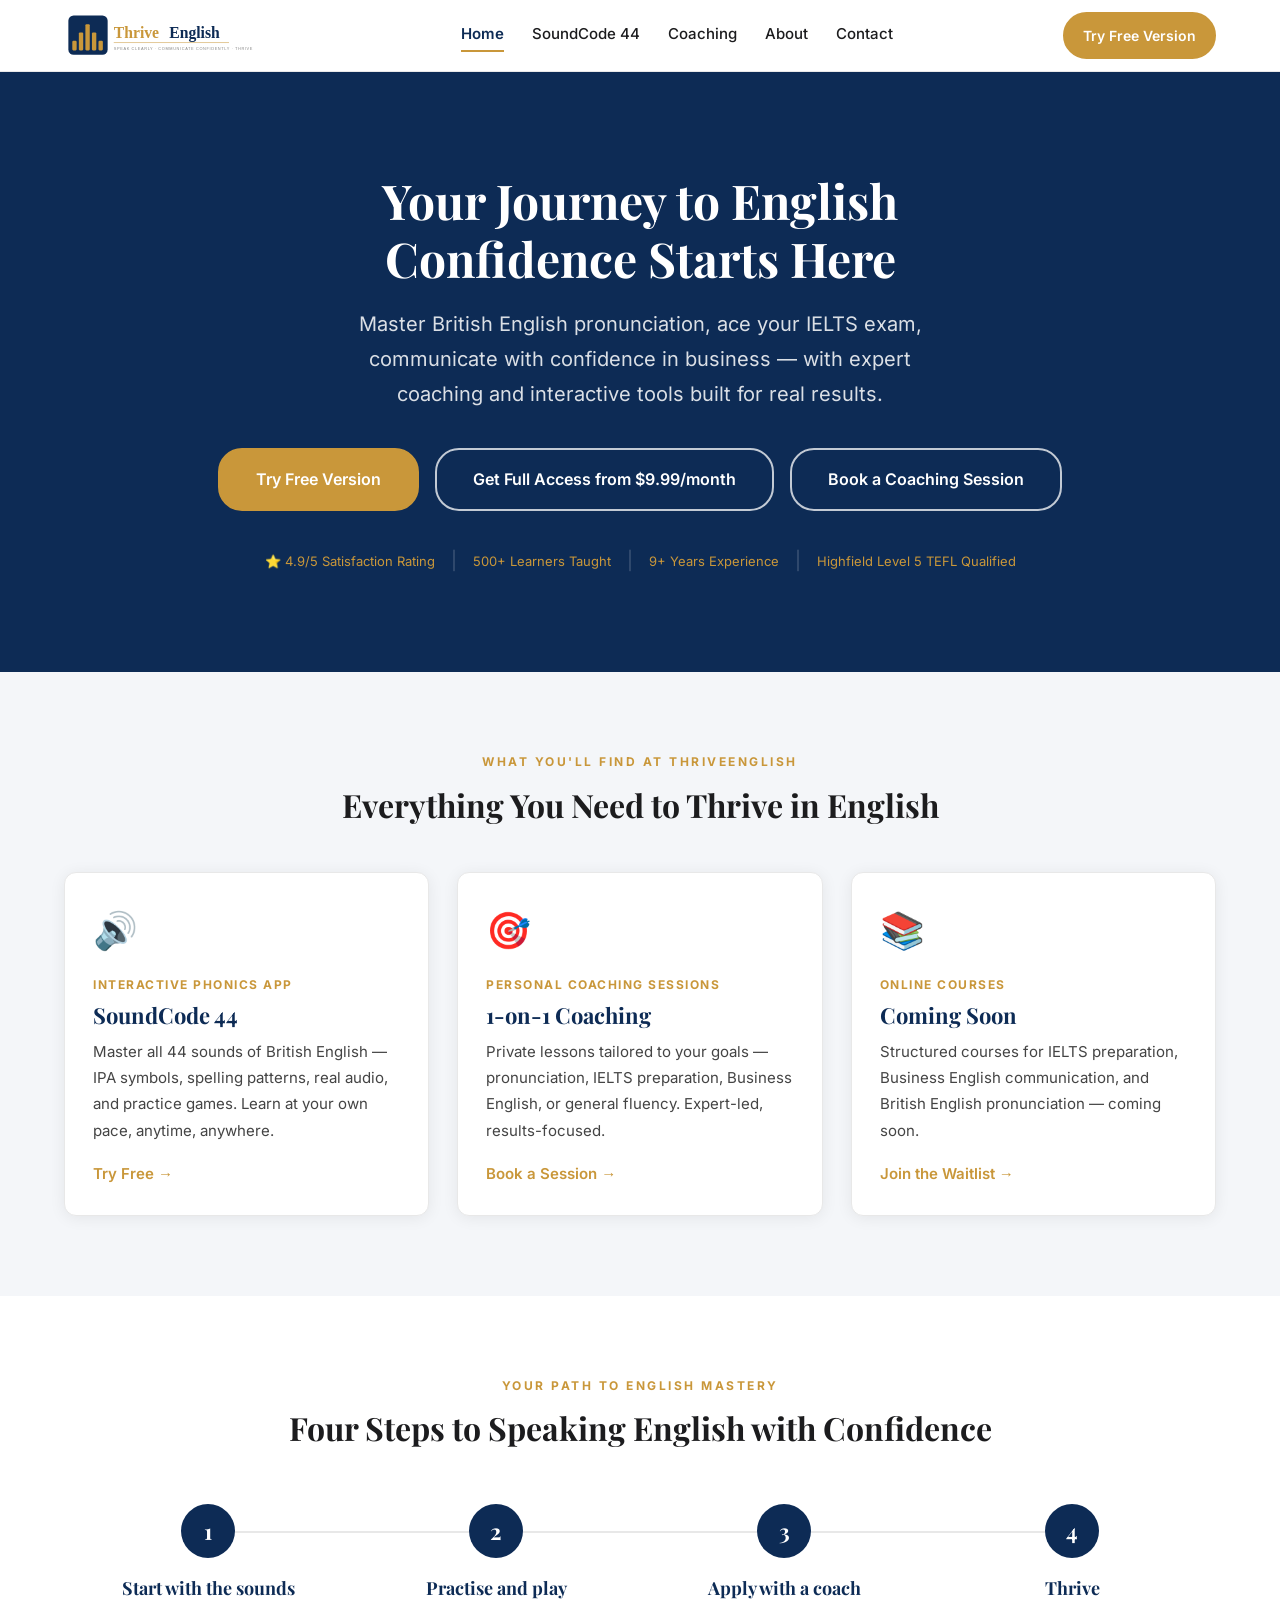
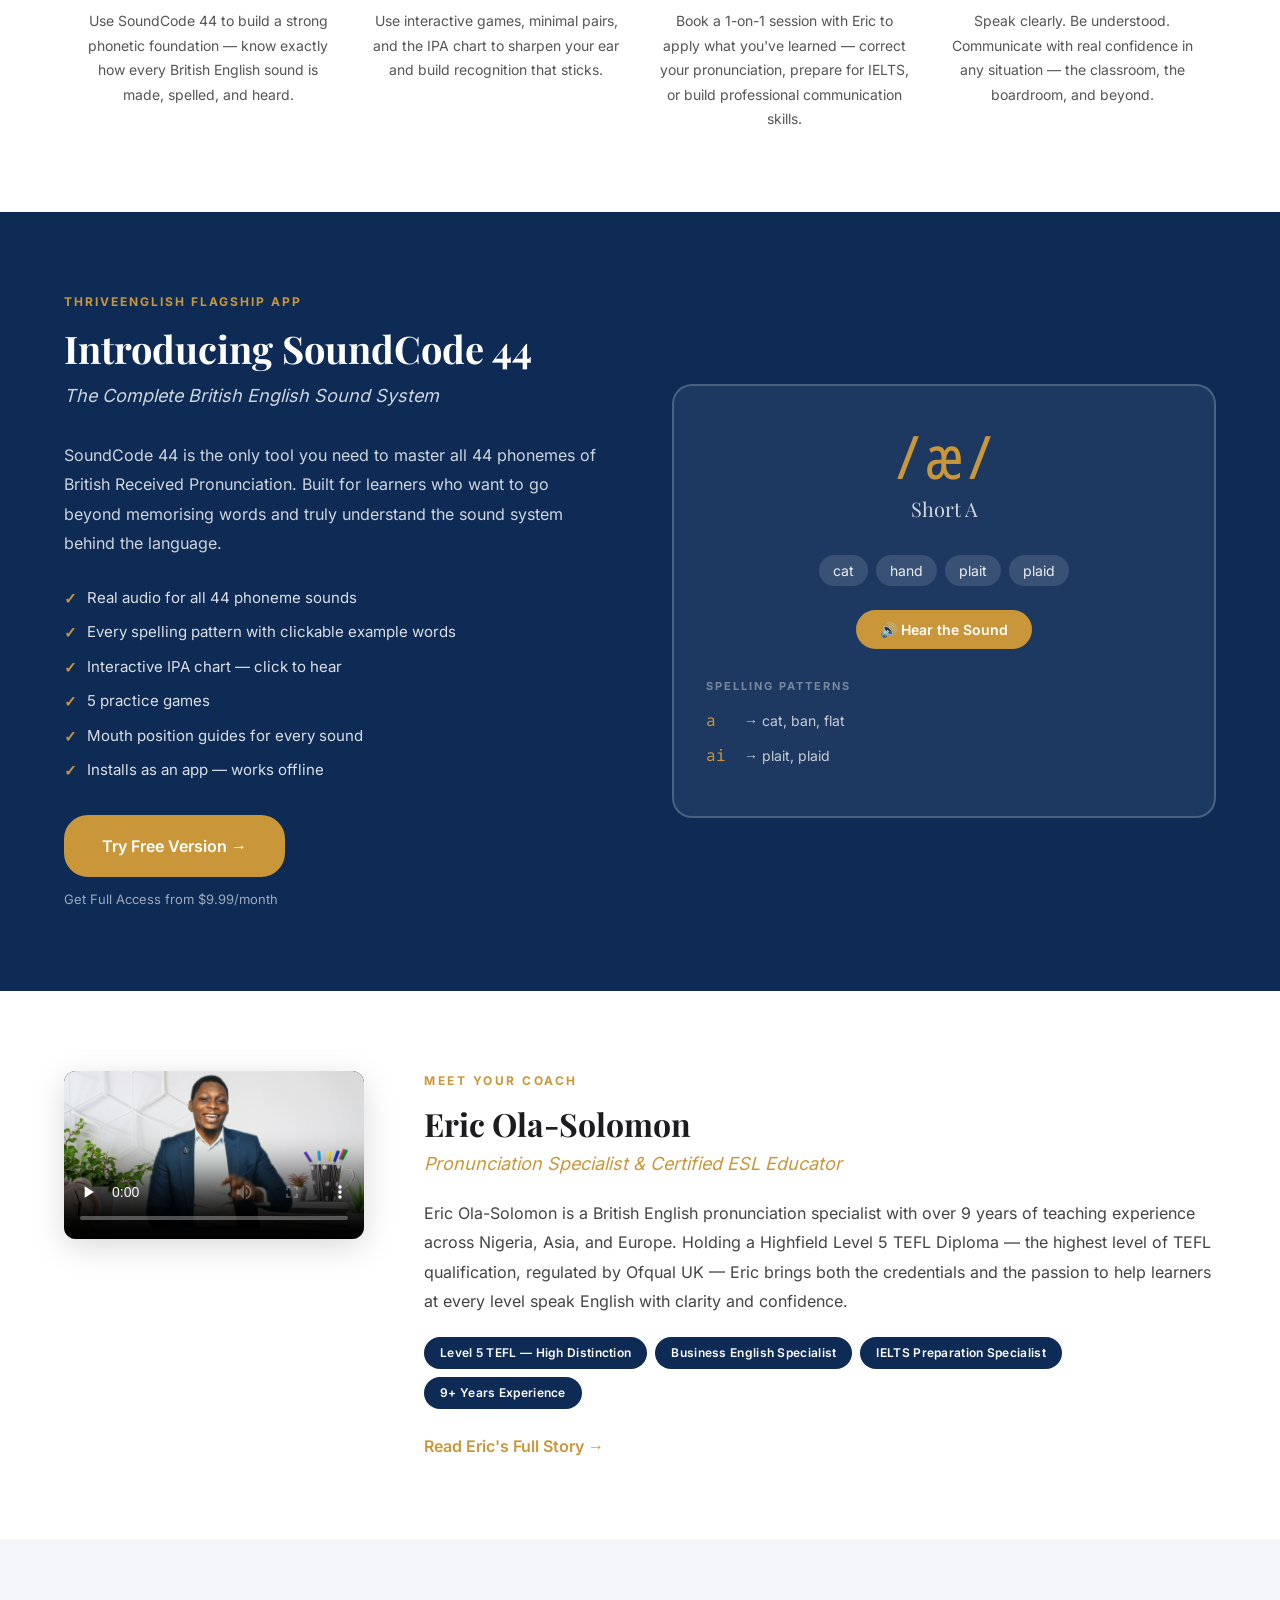
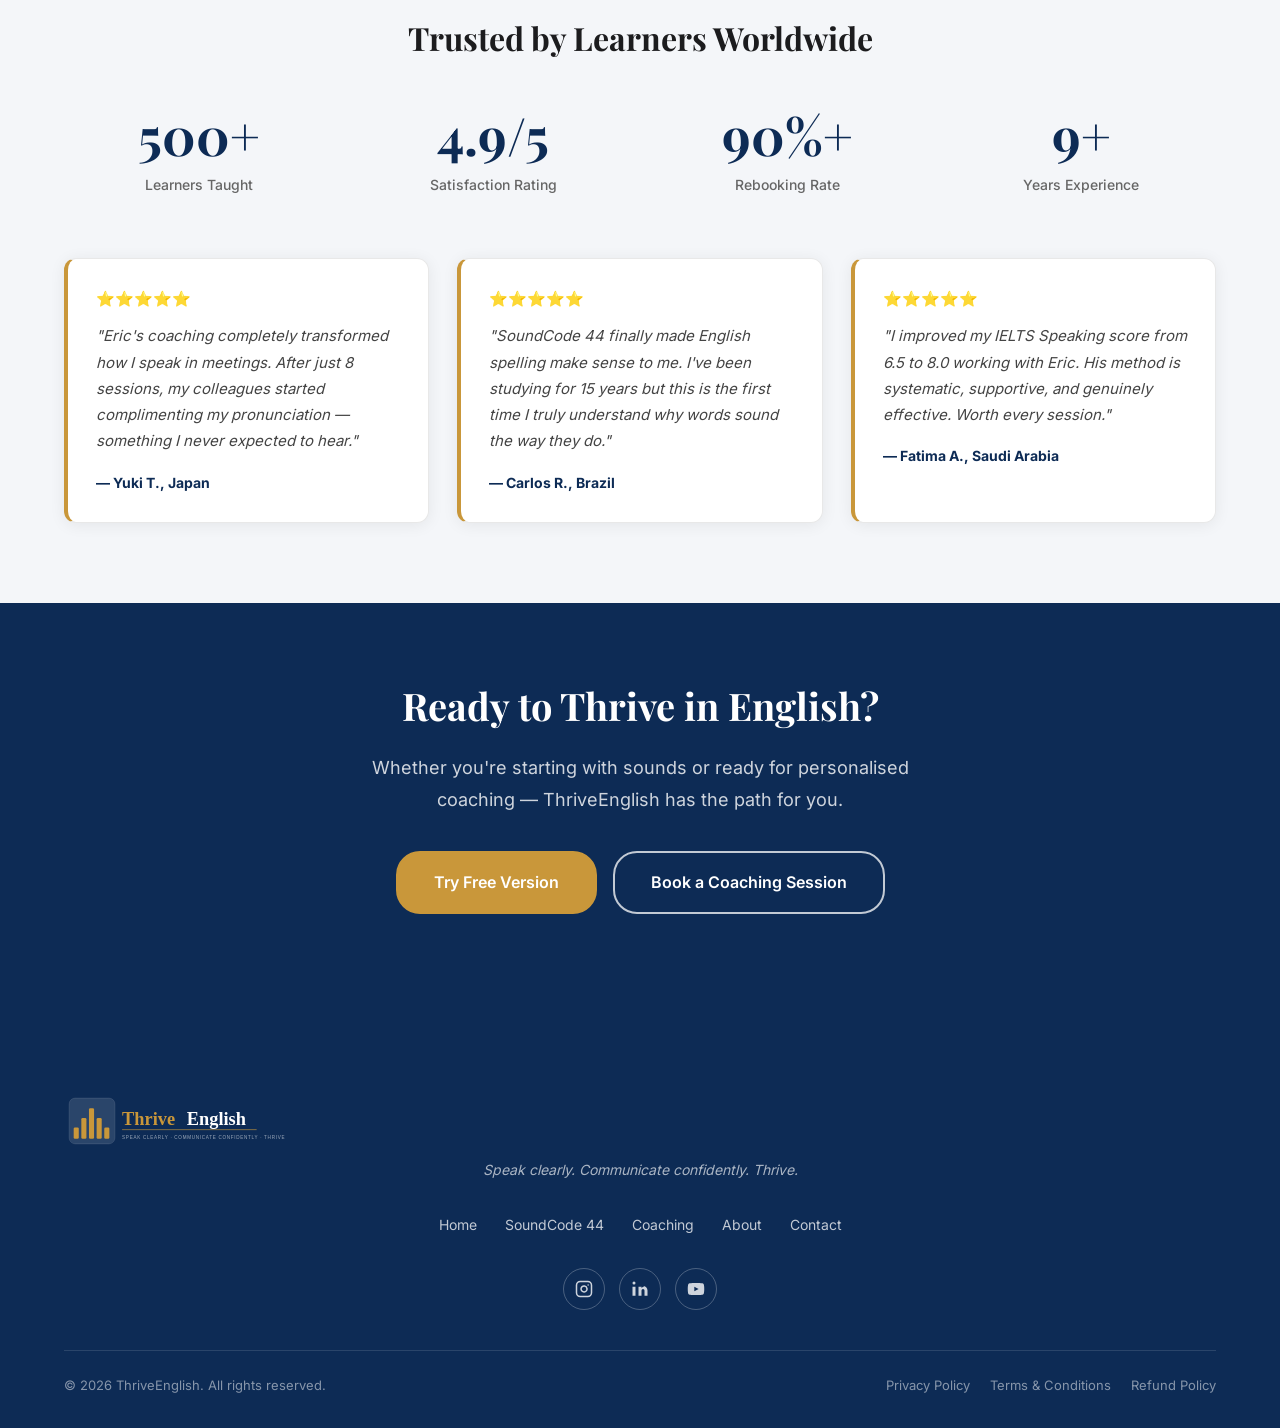
==== commit d985164f: "Add geo-targeted Get Full Access button to home hero with three CTAs" ====
--- a/index.html
+++ b/index.html
@@ -56,7 +56,8 @@
           Master British English pronunciation, ace your IELTS exam, communicate with confidence in business &mdash; with expert coaching and interactive tools built for real results.
         </p>
         <div class="hero-btns fade-in fade-in-delay-2">
-          <a href="soundcode44.html" class="btn btn-primary btn-lg">Try Free Version</a>
+          <a href="soundcode44.thriveenglish.co" class="btn btn-primary btn-lg">Try Free Version</a>
+          <a href="javascript:void(0)" id="home-getaccess-btn" onclick="homeGetAccess(event)" class="btn btn-outline-white btn-lg">Get Full Access from $9.99/month</a>
           <a href="coaching.html" class="btn btn-outline-white btn-lg">Book a Coaching Session</a>
         </div>
         <div class="trust-bar fade-in fade-in-delay-3">
@@ -328,5 +329,36 @@
   audio.play();
 }
 </script>
+
+<script>
+async function homeGetAccess(event) {
+  if (event) event.preventDefault();
+  const africanCountries = ['NG','GH','KE','ZA','EG','ET','TZ','UG','CM','CI','SN','ZM','ZW','RW','MZ','AO','MG','BJ','BF','ML','NE','TD','SO','SS','ER','DJ','CF','CG','CD','GA','GQ','ST','CV','KM','MU','SC','LY','TN','DZ','MA','SD','MR','GM','GW','SL','LR','GN','TG','LS','SZ','BW','NA','MW'];
+  try {
+    const res = await fetch('https://ipapi.co/json/');
+    const data = await res.json();
+    if (africanCountries.includes(data.country_code)) {
+      window.location.href = 'soundcode44.html#pricing';
+    } else {
+      window.location.href = 'soundcode44.html#pricing';
+    }
+  } catch(e) {
+    window.location.href = 'soundcode44.html#pricing';
+  }
+}
+(async function() {
+  const africanCountries = ['NG','GH','KE','ZA','EG','ET','TZ','UG','CM','CI','SN','ZM','ZW','RW','MZ','AO','MG','BJ','BF','ML','NE','TD','SO','SS','ER','DJ','CF','CG','CD','GA','GQ','ST','CV','KM','MU','SC','LY','TN','DZ','MA','SD','MR','GM','GW','SL','LR','GN','TG','LS','SZ','BW','NA','MW'];
+  try {
+    const res = await fetch('https://ipapi.co/json/');
+    const data = await res.json();
+    if (africanCountries.includes(data.country_code)) {
+      const btn = document.getElementById('home-getaccess-btn');
+      if (btn) btn.textContent = 'Get Full Access from $19.99/year';
+      const note = document.getElementById('home-getaccess-note');
+      if (note) note.textContent = 'Get Full Access from $19.99/year';
+    }
+  } catch(e) {}
+})();
+</script>
 </body>
 </html>
